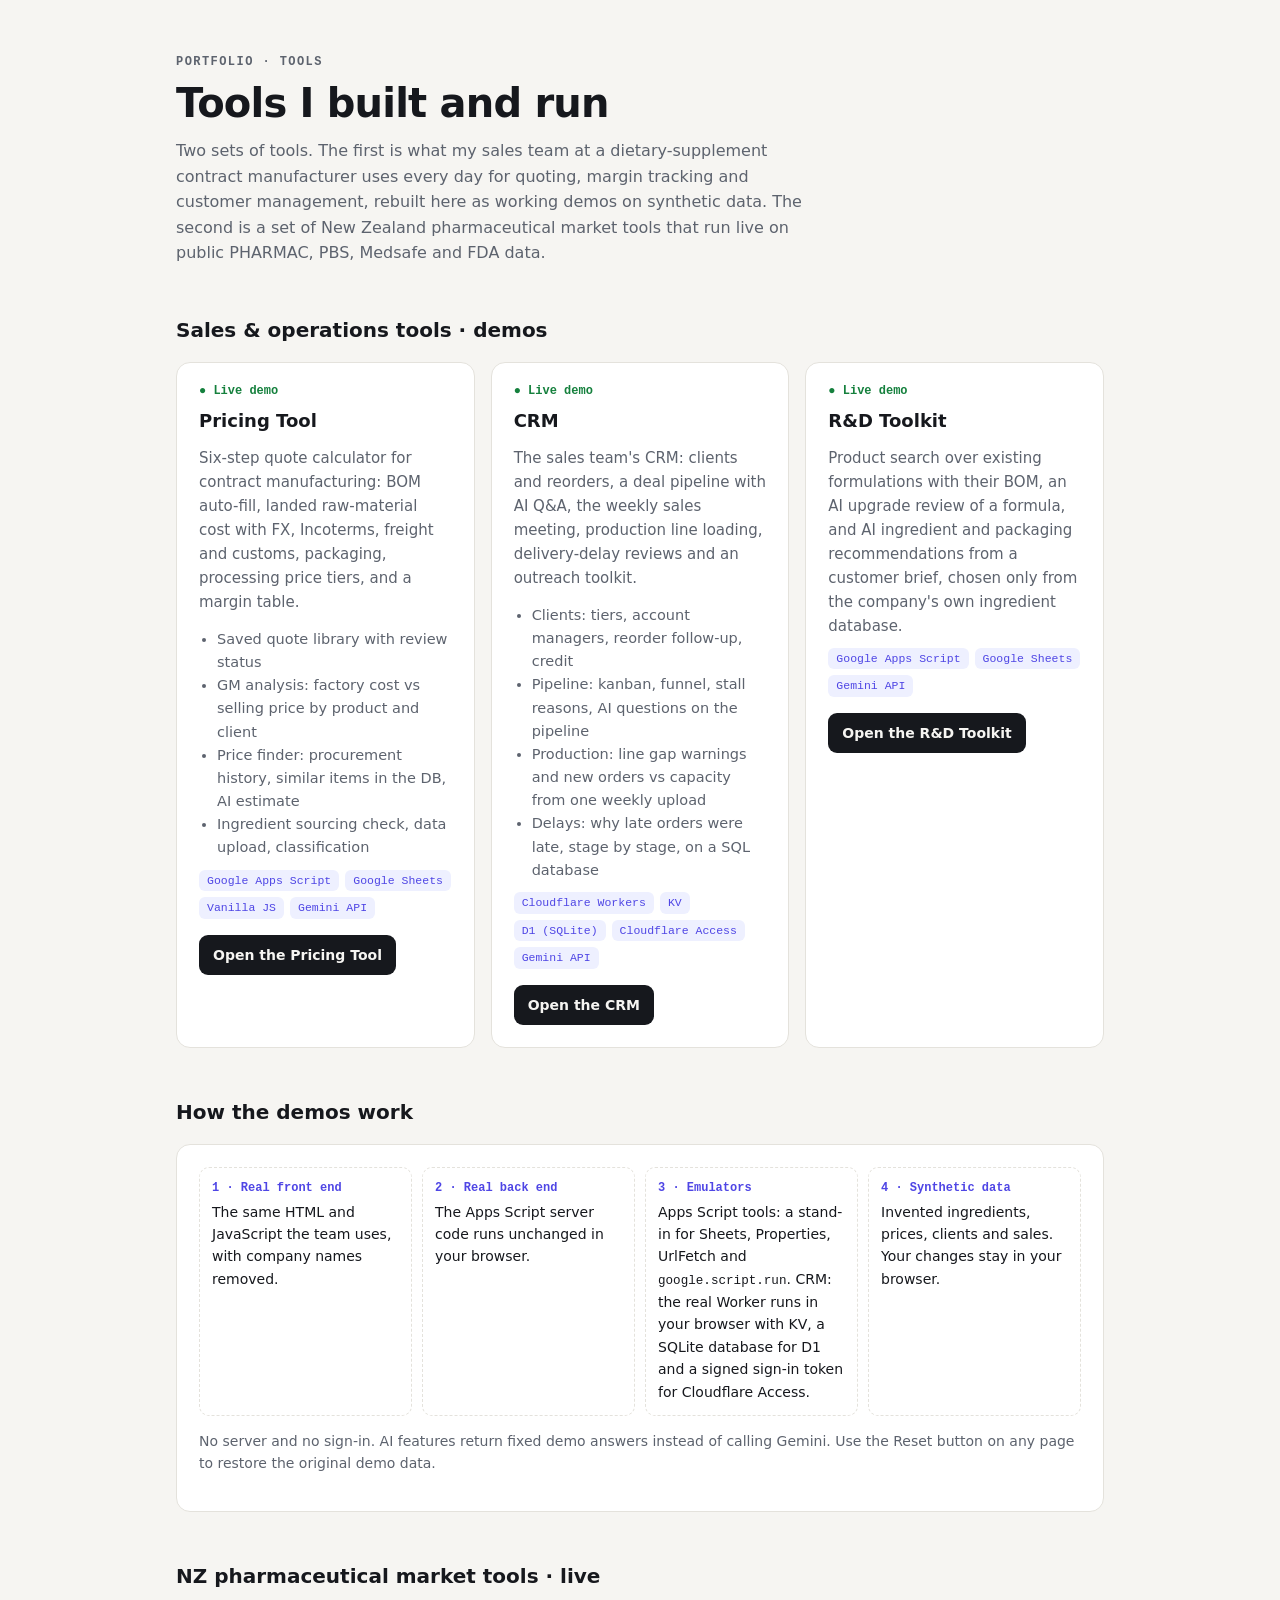
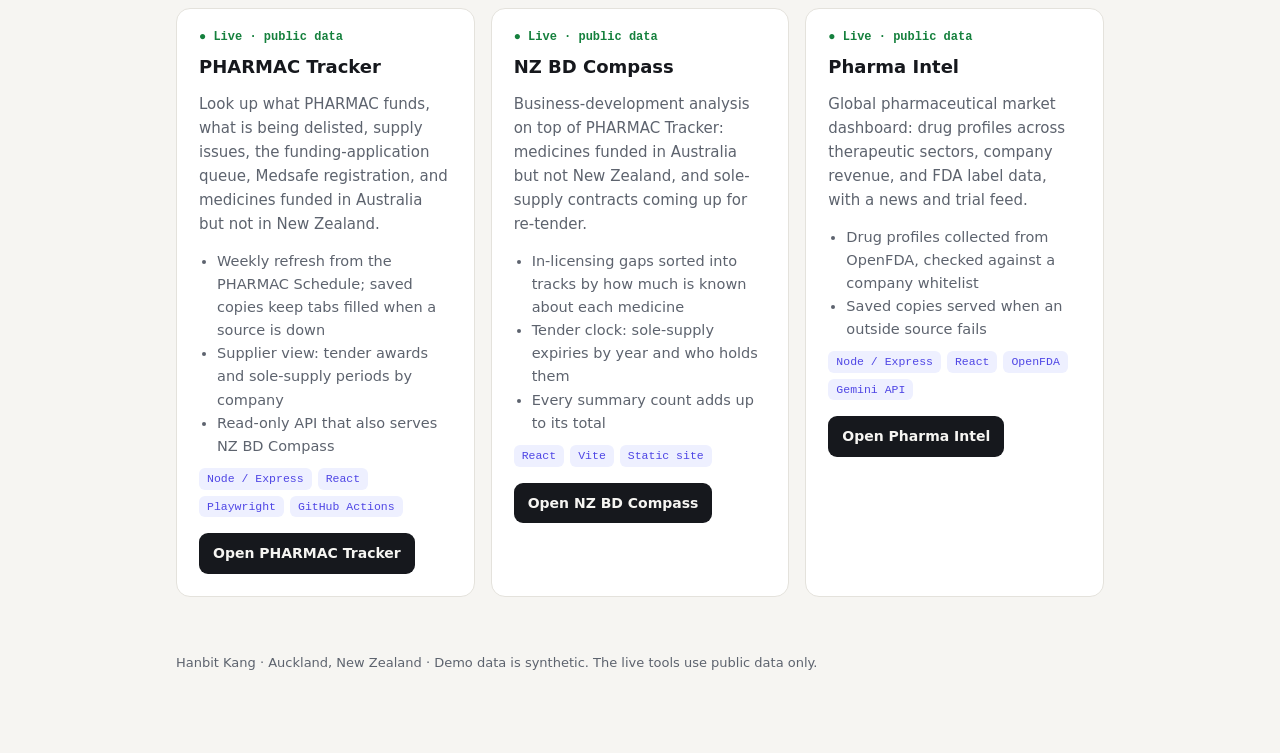
==== index.html @ deb1e1e8 "Tools portfolio: sales/ops demos on synthetic data + live NZ pharma tools Co-Authored-By: Claude Opu" ====
<!doctype html>
<html lang="en">
<head>
<meta charset="utf-8">
<meta name="viewport" content="width=device-width, initial-scale=1">
<title>Hanbit Kang · Tools</title>
<meta name="description" content="Sales and operations tools I built for a contract manufacturer (demos on synthetic data), and live New Zealand pharmaceutical market tools on public data.">
<style>
:root{--bg:#f6f5f2;--card:#fff;--ink:#16181d;--muted:#5d636e;--line:#e4e2dc;--accent:#4f46e5;--accent-soft:#eef0ff;--ok:#15803d;--mono:ui-monospace,"JetBrains Mono",SFMono-Regular,Menlo,monospace;--sans:system-ui,-apple-system,"Segoe UI",Roboto,sans-serif}
@media (prefers-color-scheme:dark){:root:not([data-theme="light"]){--bg:#121317;--card:#1b1d23;--ink:#eceef2;--muted:#9aa1ad;--line:#2b2e36;--accent:#8b85ff;--accent-soft:#25264a;--ok:#4ade80}}
:root[data-theme="dark"]{--bg:#121317;--card:#1b1d23;--ink:#eceef2;--muted:#9aa1ad;--line:#2b2e36;--accent:#8b85ff;--accent-soft:#25264a;--ok:#4ade80}
*{box-sizing:border-box}
body{margin:0;background:var(--bg);color:var(--ink);font:16px/1.6 var(--sans)}
main{max-width:960px;margin:0 auto;padding:56px 16px 80px}
.eyebrow{font:600 12px/1 var(--mono);letter-spacing:.12em;text-transform:uppercase;color:var(--muted)}
h1{font-size:clamp(28px,5vw,40px);line-height:1.15;margin:12px 0 12px;letter-spacing:-.02em}
.lede{color:var(--muted);max-width:640px;margin:0}
h2{font-size:20px;margin:48px 0 16px}
.grid{display:grid;grid-template-columns:repeat(auto-fit,minmax(280px,1fr));gap:16px}
.card{background:var(--card);border:1px solid var(--line);border-radius:14px;padding:22px;display:flex;flex-direction:column;gap:10px}
.card h3{margin:0;font-size:18px}
.card p{margin:0;color:var(--muted);font-size:15px}
.tags{display:flex;flex-wrap:wrap;gap:6px}
.tag{font:500 11.5px/1 var(--mono);padding:5px 8px;border-radius:6px;background:var(--accent-soft);color:var(--accent)}
.status{font:600 12px/1 var(--mono);color:var(--ok)}
.status.soon{color:var(--muted)}
.btn{align-self:flex-start;margin-top:6px;text-decoration:none;background:var(--ink);color:var(--bg);padding:9px 14px;border-radius:9px;font-weight:600;font-size:14px}
.btn[aria-disabled="true"]{background:var(--line);color:var(--muted);pointer-events:none}
ul.feat{margin:4px 0 0;padding-left:18px;color:var(--muted);font-size:14.5px}
.how{background:var(--card);border:1px solid var(--line);border-radius:14px;padding:22px;overflow-x:auto}
.flow{display:flex;align-items:stretch;gap:10px;flex-wrap:wrap}
.flow div{flex:1 1 150px;border:1px dashed var(--line);border-radius:10px;padding:12px;font-size:14px}
.flow b{display:block;font:600 12px/1.4 var(--mono);color:var(--accent);margin-bottom:4px}
.note{font-size:14px;color:var(--muted);margin-top:14px}
footer{margin-top:56px;font-size:13px;color:var(--muted)}
code{font-family:var(--mono);font-size:.9em}
</style>
</head>
<body>
<main>
  <div class="eyebrow">Portfolio · tools</div>
  <h1>Tools I built and run</h1>
  <p class="lede">Two sets of tools. The first is what my sales team at a dietary-supplement contract manufacturer uses every day for quoting, margin tracking and customer management, rebuilt here as working demos on synthetic data. The second is a set of New Zealand pharmaceutical market tools that run live on public PHARMAC, PBS, Medsafe and FDA data.</p>

  <h2>Sales &amp; operations tools · demos</h2>
  <div class="grid">
    <article class="card" id="pricing">
      <span class="status">● Live demo</span>
      <h3>Pricing Tool</h3>
      <p>Six-step quote calculator for contract manufacturing: BOM auto-fill, landed raw-material cost with FX, Incoterms, freight and customs, packaging, processing price tiers, and a margin table.</p>
      <ul class="feat">
        <li>Saved quote library with review status</li>
        <li>GM analysis: factory cost vs selling price by product and client</li>
        <li>Price finder: procurement history, similar items in the DB, AI estimate</li>
        <li>Ingredient sourcing check, data upload, classification</li>
      </ul>
      <div class="tags"><span class="tag">Google Apps Script</span><span class="tag">Google Sheets</span><span class="tag">Vanilla JS</span><span class="tag">Gemini API</span></div>
      <a class="btn" href="pricing/">Open the Pricing Tool</a>
    </article>
    <article class="card" id="crm">
      <span class="status">● Live demo</span>
      <h3>CRM</h3>
      <p>The sales team's CRM: clients and reorders, a deal pipeline with AI Q&amp;A, the weekly sales meeting, production line loading, delivery-delay reviews and an outreach toolkit.</p>
      <ul class="feat">
        <li>Clients: tiers, account managers, reorder follow-up, credit</li>
        <li>Pipeline: kanban, funnel, stall reasons, AI questions on the pipeline</li>
        <li>Production: line gap warnings and new orders vs capacity from one weekly upload</li>
        <li>Delays: why late orders were late, stage by stage, on a SQL database</li>
      </ul>
      <div class="tags"><span class="tag">Cloudflare Workers</span><span class="tag">KV</span><span class="tag">D1 (SQLite)</span><span class="tag">Cloudflare Access</span><span class="tag">Gemini API</span></div>
      <a class="btn" href="crm/">Open the CRM</a>
    </article>
    <article class="card" id="rd-toolkit">
      <span class="status">● Live demo</span>
      <h3>R&amp;D Toolkit</h3>
      <p>Product search over existing formulations with their BOM, an AI upgrade review of a formula, and AI ingredient and packaging recommendations from a customer brief, chosen only from the company's own ingredient database.</p>
      <div class="tags"><span class="tag">Google Apps Script</span><span class="tag">Google Sheets</span><span class="tag">Gemini API</span></div>
      <a class="btn" href="rd/">Open the R&amp;D Toolkit</a>
    </article>
  </div>

  <h2>How the demos work</h2>
  <div class="how">
    <div class="flow">
      <div><b>1 · Real front end</b>The same HTML and JavaScript the team uses, with company names removed.</div>
      <div><b>2 · Real back end</b>The Apps Script server code runs unchanged in your browser.</div>
      <div><b>3 · Emulators</b>Apps Script tools: a stand-in for Sheets, Properties, UrlFetch and <code>google.script.run</code>. CRM: the real Worker runs in your browser with KV, a SQLite database for D1 and a signed sign-in token for Cloudflare Access.</div>
      <div><b>4 · Synthetic data</b>Invented ingredients, prices, clients and sales. Your changes stay in your browser.</div>
    </div>
    <p class="note">No server and no sign-in. AI features return fixed demo answers instead of calling Gemini. Use the Reset button on any page to restore the original demo data.</p>
  </div>

  <h2>NZ pharmaceutical market tools · live</h2>
  <div class="grid">
    <article class="card" id="pharmac-tracker">
      <span class="status">● Live · public data</span>
      <h3>PHARMAC Tracker</h3>
      <p>Look up what PHARMAC funds, what is being delisted, supply issues, the funding-application queue, Medsafe registration, and medicines funded in Australia but not in New Zealand.</p>
      <ul class="feat">
        <li>Weekly refresh from the PHARMAC Schedule; saved copies keep tabs filled when a source is down</li>
        <li>Supplier view: tender awards and sole-supply periods by company</li>
        <li>Read-only API that also serves NZ BD Compass</li>
      </ul>
      <div class="tags"><span class="tag">Node / Express</span><span class="tag">React</span><span class="tag">Playwright</span><span class="tag">GitHub Actions</span></div>
      <a class="btn" href="https://pharmac-tracker.onrender.com" target="_blank" rel="noopener">Open PHARMAC Tracker</a>
    </article>
    <article class="card" id="nz-bd-compass">
      <span class="status">● Live · public data</span>
      <h3>NZ BD Compass</h3>
      <p>Business-development analysis on top of PHARMAC Tracker: medicines funded in Australia but not New Zealand, and sole-supply contracts coming up for re-tender.</p>
      <ul class="feat">
        <li>In-licensing gaps sorted into tracks by how much is known about each medicine</li>
        <li>Tender clock: sole-supply expiries by year and who holds them</li>
        <li>Every summary count adds up to its total</li>
      </ul>
      <div class="tags"><span class="tag">React</span><span class="tag">Vite</span><span class="tag">Static site</span></div>
      <a class="btn" href="https://nz-bd-compass.onrender.com" target="_blank" rel="noopener">Open NZ BD Compass</a>
    </article>
    <article class="card" id="pharma-intel">
      <span class="status">● Live · public data</span>
      <h3>Pharma Intel</h3>
      <p>Global pharmaceutical market dashboard: drug profiles across therapeutic sectors, company revenue, and FDA label data, with a news and trial feed.</p>
      <ul class="feat">
        <li>Drug profiles collected from OpenFDA, checked against a company whitelist</li>
        <li>Saved copies served when an outside source fails</li>
      </ul>
      <div class="tags"><span class="tag">Node / Express</span><span class="tag">React</span><span class="tag">OpenFDA</span><span class="tag">Gemini API</span></div>
      <a class="btn" href="https://pharma-intel.onrender.com" target="_blank" rel="noopener">Open Pharma Intel</a>
    </article>
  </div>

  <footer>Hanbit Kang · Auckland, New Zealand · Demo data is synthetic. The live tools use public data only.</footer>
</main>
</body>
</html>
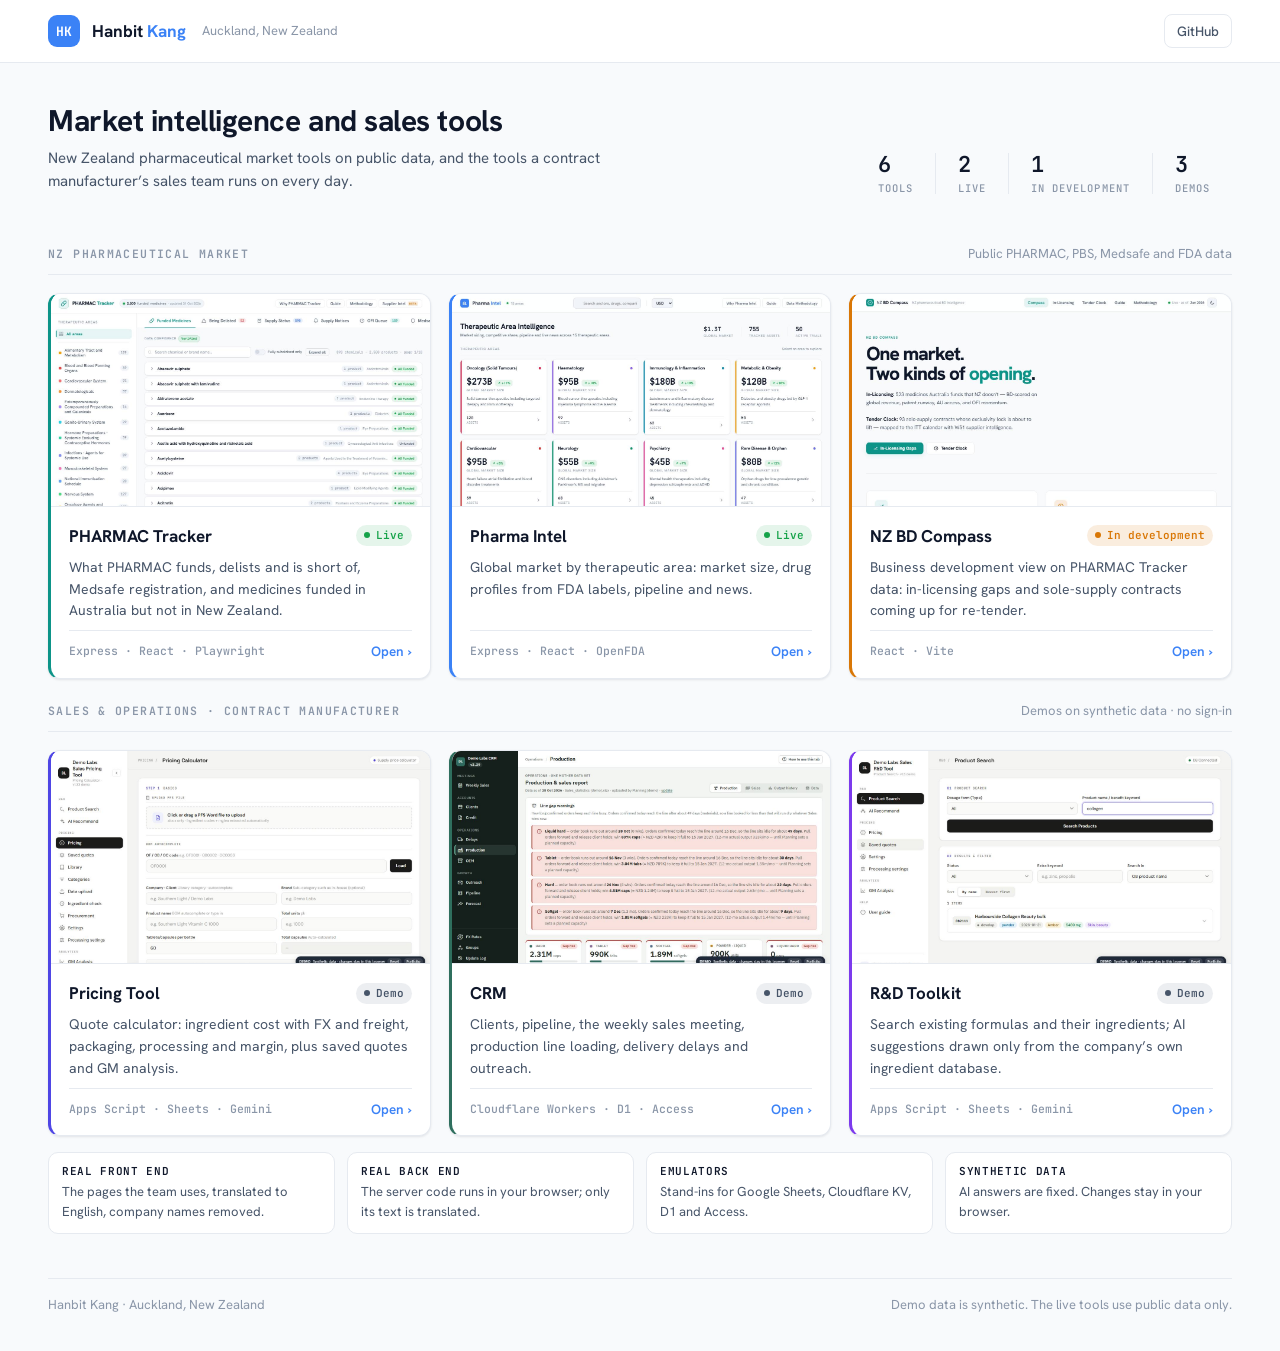
==== commit 7580e0d8: "Landing page in the Pharma Intel style, NZ tools first Screenshot cards for all six tools, NZ pharma" ====
--- a/index.html
+++ b/index.html
@@ -4,132 +4,181 @@
 <meta charset="utf-8">
 <meta name="viewport" content="width=device-width, initial-scale=1">
 <title>Hanbit Kang · Tools</title>
-<meta name="description" content="Sales and operations tools I built for a contract manufacturer (demos on synthetic data), and live New Zealand pharmaceutical market tools on public data.">
+<meta name="description" content="New Zealand pharmaceutical market tools running on public data, and the sales and operations tools I built for a contract manufacturer (demos on synthetic data).">
+<link rel="preconnect" href="https://fonts.googleapis.com">
+<link rel="preconnect" href="https://fonts.gstatic.com" crossorigin>
+<link href="https://fonts.googleapis.com/css2?family=Hanken+Grotesk:wght@400;500;600;700;800&family=JetBrains+Mono:wght@400;500;600&display=swap" rel="stylesheet">
 <style>
-:root{--bg:#f6f5f2;--card:#fff;--ink:#16181d;--muted:#5d636e;--line:#e4e2dc;--accent:#4f46e5;--accent-soft:#eef0ff;--ok:#15803d;--mono:ui-monospace,"JetBrains Mono",SFMono-Regular,Menlo,monospace;--sans:system-ui,-apple-system,"Segoe UI",Roboto,sans-serif}
-@media (prefers-color-scheme:dark){:root:not([data-theme="light"]){--bg:#121317;--card:#1b1d23;--ink:#eceef2;--muted:#9aa1ad;--line:#2b2e36;--accent:#8b85ff;--accent-soft:#25264a;--ok:#4ade80}}
-:root[data-theme="dark"]{--bg:#121317;--card:#1b1d23;--ink:#eceef2;--muted:#9aa1ad;--line:#2b2e36;--accent:#8b85ff;--accent-soft:#25264a;--ok:#4ade80}
+:root{
+  --bg:#f8fafc;--surface:#fff;--surface-2:#f1f5f9;--border:#e6eaf0;--border-strong:#d4dae3;
+  --text:#0f172a;--text-dim:#475569;--text-mute:#8a96a8;
+  --accent:#3b82f6;--green:#16a34a;--green-soft:rgba(22,163,74,.11);--amber:#d97706;--amber-soft:rgba(217,119,6,.13);
+  --gray-soft:rgba(100,116,139,.12);
+  --shadow:0 1px 2px rgba(15,23,42,.04),0 1px 3px rgba(15,23,42,.06);
+  --shadow-hover:0 4px 6px rgba(15,23,42,.05),0 10px 24px rgba(15,23,42,.10);
+  --radius:12px;--mono:'JetBrains Mono',ui-monospace,monospace;--sans:'Hanken Grotesk',system-ui,sans-serif;
+}
+@media (prefers-color-scheme:dark){:root{
+  --bg:#080b12;--surface:#111722;--surface-2:#0e141e;--border:#1e2937;--border-strong:#2a3849;
+  --text:#e8edf4;--text-dim:#98a6ba;--text-mute:#5f6e83;--accent:#60a5fa;--green:#34d399;--green-soft:rgba(52,211,153,.14);
+  --amber:#fbbf24;--amber-soft:rgba(251,191,36,.14);--gray-soft:rgba(148,163,184,.14);
+  --shadow:0 1px 2px rgba(0,0,0,.3);--shadow-hover:0 8px 24px rgba(0,0,0,.45);
+}}
 *{box-sizing:border-box}
-body{margin:0;background:var(--bg);color:var(--ink);font:16px/1.6 var(--sans)}
-main{max-width:960px;margin:0 auto;padding:56px 16px 80px}
-.eyebrow{font:600 12px/1 var(--mono);letter-spacing:.12em;text-transform:uppercase;color:var(--muted)}
-h1{font-size:clamp(28px,5vw,40px);line-height:1.15;margin:12px 0 12px;letter-spacing:-.02em}
-.lede{color:var(--muted);max-width:640px;margin:0}
-h2{font-size:20px;margin:48px 0 16px}
-.grid{display:grid;grid-template-columns:repeat(auto-fit,minmax(280px,1fr));gap:16px}
-.card{background:var(--card);border:1px solid var(--line);border-radius:14px;padding:22px;display:flex;flex-direction:column;gap:10px}
-.card h3{margin:0;font-size:18px}
-.card p{margin:0;color:var(--muted);font-size:15px}
-.tags{display:flex;flex-wrap:wrap;gap:6px}
-.tag{font:500 11.5px/1 var(--mono);padding:5px 8px;border-radius:6px;background:var(--accent-soft);color:var(--accent)}
-.status{font:600 12px/1 var(--mono);color:var(--ok)}
-.status.soon{color:var(--muted)}
-.btn{align-self:flex-start;margin-top:6px;text-decoration:none;background:var(--ink);color:var(--bg);padding:9px 14px;border-radius:9px;font-weight:600;font-size:14px}
-.btn[aria-disabled="true"]{background:var(--line);color:var(--muted);pointer-events:none}
-ul.feat{margin:4px 0 0;padding-left:18px;color:var(--muted);font-size:14.5px}
-.how{background:var(--card);border:1px solid var(--line);border-radius:14px;padding:22px;overflow-x:auto}
-.flow{display:flex;align-items:stretch;gap:10px;flex-wrap:wrap}
-.flow div{flex:1 1 150px;border:1px dashed var(--line);border-radius:10px;padding:12px;font-size:14px}
-.flow b{display:block;font:600 12px/1.4 var(--mono);color:var(--accent);margin-bottom:4px}
-.note{font-size:14px;color:var(--muted);margin-top:14px}
-footer{margin-top:56px;font-size:13px;color:var(--muted)}
-code{font-family:var(--mono);font-size:.9em}
+body{margin:0;background:var(--bg);color:var(--text);font:15px/1.55 var(--sans);-webkit-font-smoothing:antialiased}
+a{color:inherit}
+.wrap{max-width:1240px;margin:0 auto;padding:0 28px}
+
+header.top{background:var(--surface);border-bottom:1px solid var(--border)}
+header.top .wrap{display:flex;align-items:center;gap:12px;height:62px}
+.logo{width:32px;height:32px;border-radius:9px;background:var(--accent);color:#fff;display:grid;place-items:center;font:700 13px/1 var(--mono)}
+.brand{font-weight:700;font-size:17px}.brand b{color:var(--accent);font-weight:700}
+.brand-sub{color:var(--text-mute);font-size:13px;margin-left:4px}
+.top-links{margin-left:auto;display:flex;gap:8px}
+.top-links a{text-decoration:none;border:1px solid var(--border);border-radius:8px;padding:6px 12px;font-size:13.5px;font-weight:500;color:var(--text-dim);background:var(--surface)}
+.top-links a:hover{border-color:var(--border-strong);color:var(--text)}
+
+.hero{display:flex;align-items:flex-end;justify-content:space-between;gap:32px;padding:40px 0 28px;flex-wrap:wrap}
+.hero h1{font-size:30px;line-height:1.2;margin:0 0 8px;letter-spacing:-.015em;font-weight:700}
+.hero p{margin:0;color:var(--text-dim);max-width:640px}
+.stats{display:flex}
+.stat{padding:0 22px;border-left:1px solid var(--border);text-align:left}
+.stat:first-child{border-left:0;padding-left:0}
+.stat .n{font:600 22px/1.1 var(--mono)}
+.stat .l{font:500 10.5px/1 var(--mono);letter-spacing:.1em;text-transform:uppercase;color:var(--text-mute);margin-top:6px}
+
+.sec-head{display:flex;align-items:baseline;justify-content:space-between;gap:16px;border-bottom:1px solid var(--border);padding-bottom:10px;margin:22px 0 18px}
+.eyebrow{font:600 11.5px/1 var(--mono);letter-spacing:.12em;text-transform:uppercase;color:var(--text-mute)}
+.sec-note{font-size:13px;color:var(--text-mute)}
+
+.grid{display:grid;grid-template-columns:repeat(3,1fr);gap:18px}
+@media (max-width:980px){.grid{grid-template-columns:repeat(2,1fr)}}
+@media (max-width:640px){.grid{grid-template-columns:1fr}.stats{width:100%}.stat{padding:0 14px}}
+
+.card{display:flex;flex-direction:column;background:var(--surface);border:1px solid var(--border);border-left:3px solid var(--c);border-radius:var(--radius);
+  box-shadow:var(--shadow);text-decoration:none;overflow:hidden;transition:box-shadow .15s,transform .15s}
+.card:hover{box-shadow:var(--shadow-hover);transform:translateY(-2px)}
+.shot{aspect-ratio:16/9;background:var(--surface-2);border-bottom:1px solid var(--border);overflow:hidden}
+.shot img{width:100%;height:100%;object-fit:cover;object-position:top left;display:block}
+.body{padding:16px 18px 16px;display:flex;flex-direction:column;gap:8px;flex:1}
+.row{display:flex;align-items:center;justify-content:space-between;gap:10px}
+.card h3{margin:0;font-size:17px;font-weight:700}
+.pill{font:600 11px/1 var(--mono);padding:5px 8px;border-radius:999px;white-space:nowrap}
+.pill::before{content:"";display:inline-block;width:6px;height:6px;border-radius:50%;background:currentColor;margin-right:6px;vertical-align:1px}
+.live{color:var(--green);background:var(--green-soft)}
+.dev{color:var(--amber);background:var(--amber-soft)}
+.demo{color:var(--text-dim);background:var(--gray-soft)}
+.card p{margin:0;color:var(--text-dim);font-size:14px}
+.foot{display:flex;align-items:center;justify-content:space-between;gap:10px;margin-top:auto;padding-top:10px;border-top:1px solid var(--border)}
+.tags{font:500 11.5px/1.4 var(--mono);color:var(--text-mute)}
+.open{font-weight:600;font-size:13.5px;color:var(--accent);white-space:nowrap}
+
+.how{display:grid;grid-template-columns:repeat(4,1fr);gap:12px;margin-top:16px}
+@media (max-width:980px){.how{grid-template-columns:repeat(2,1fr)}}
+.how div{background:var(--surface);border:1px solid var(--border);border-radius:10px;padding:11px 13px;font-size:13px;color:var(--text-dim)}
+.how b{display:block;font:600 11px/1.4 var(--mono);letter-spacing:.06em;text-transform:uppercase;color:var(--text);margin-bottom:2px}
+
+footer{margin:44px 0 36px;padding-top:16px;border-top:1px solid var(--border);font-size:13px;color:var(--text-mute);display:flex;justify-content:space-between;gap:12px;flex-wrap:wrap}
 </style>
 </head>
 <body>
-<main>
-  <div class="eyebrow">Portfolio · tools</div>
-  <h1>Tools I built and run</h1>
-  <p class="lede">Two sets of tools. The first is what my sales team at a dietary-supplement contract manufacturer uses every day for quoting, margin tracking and customer management, rebuilt here as working demos on synthetic data. The second is a set of New Zealand pharmaceutical market tools that run live on public PHARMAC, PBS, Medsafe and FDA data.</p>
+<header class="top">
+  <div class="wrap">
+    <div class="logo">HK</div>
+    <div class="brand">Hanbit <b>Kang</b></div>
+    <span class="brand-sub">Auckland, New Zealand</span>
+    <nav class="top-links">
+      <a href="https://github.com/hanbitkang-dev" target="_blank" rel="noopener">GitHub</a>
+    </nav>
+  </div>
+</header>
 
-  <h2>Sales &amp; operations tools · demos</h2>
+<main class="wrap">
+  <section class="hero">
+    <div>
+      <h1>Market intelligence and sales tools</h1>
+      <p>New Zealand pharmaceutical market tools on public data, and the tools a contract manufacturer’s sales team runs on every day.</p>
+    </div>
+    <div class="stats" aria-label="Tool counts">
+      <div class="stat"><div class="n">6</div><div class="l">Tools</div></div>
+      <div class="stat"><div class="n">2</div><div class="l">Live</div></div>
+      <div class="stat"><div class="n">1</div><div class="l">In development</div></div>
+      <div class="stat"><div class="n">3</div><div class="l">Demos</div></div>
+    </div>
+  </section>
+
+  <div class="sec-head">
+    <span class="eyebrow">NZ pharmaceutical market</span>
+    <span class="sec-note">Public PHARMAC, PBS, Medsafe and FDA data</span>
+  </div>
   <div class="grid">
-    <article class="card" id="pricing">
-      <span class="status">● Live demo</span>
-      <h3>Pricing Tool</h3>
-      <p>Six-step quote calculator for contract manufacturing: BOM auto-fill, landed raw-material cost with FX, Incoterms, freight and customs, packaging, processing price tiers, and a margin table.</p>
-      <ul class="feat">
-        <li>Saved quote library with review status</li>
-        <li>GM analysis: factory cost vs selling price by product and client</li>
-        <li>Price finder: procurement history, similar items in the DB, AI estimate</li>
-        <li>Ingredient sourcing check, data upload, classification</li>
-      </ul>
-      <div class="tags"><span class="tag">Google Apps Script</span><span class="tag">Google Sheets</span><span class="tag">Vanilla JS</span><span class="tag">Gemini API</span></div>
-      <a class="btn" href="pricing/">Open the Pricing Tool</a>
-    </article>
-    <article class="card" id="crm">
-      <span class="status">● Live demo</span>
-      <h3>CRM</h3>
-      <p>The sales team's CRM: clients and reorders, a deal pipeline with AI Q&amp;A, the weekly sales meeting, production line loading, delivery-delay reviews and an outreach toolkit.</p>
-      <ul class="feat">
-        <li>Clients: tiers, account managers, reorder follow-up, credit</li>
-        <li>Pipeline: kanban, funnel, stall reasons, AI questions on the pipeline</li>
-        <li>Production: line gap warnings and new orders vs capacity from one weekly upload</li>
-        <li>Delays: why late orders were late, stage by stage, on a SQL database</li>
-      </ul>
-      <div class="tags"><span class="tag">Cloudflare Workers</span><span class="tag">KV</span><span class="tag">D1 (SQLite)</span><span class="tag">Cloudflare Access</span><span class="tag">Gemini API</span></div>
-      <a class="btn" href="crm/">Open the CRM</a>
-    </article>
-    <article class="card" id="rd-toolkit">
-      <span class="status">● Live demo</span>
-      <h3>R&amp;D Toolkit</h3>
-      <p>Product search over existing formulations with their BOM, an AI upgrade review of a formula, and AI ingredient and packaging recommendations from a customer brief, chosen only from the company's own ingredient database.</p>
-      <div class="tags"><span class="tag">Google Apps Script</span><span class="tag">Google Sheets</span><span class="tag">Gemini API</span></div>
-      <a class="btn" href="rd/">Open the R&amp;D Toolkit</a>
-    </article>
+    <a class="card" style="--c:#0d9488" href="https://pharmac-tracker.onrender.com" target="_blank" rel="noopener">
+      <div class="shot"><img src="assets/pharmac-tracker.jpg" alt="PHARMAC Tracker: funded medicines list" loading="lazy"></div>
+      <div class="body">
+        <div class="row"><h3>PHARMAC Tracker</h3><span class="pill live">Live</span></div>
+        <p>What PHARMAC funds, delists and is short of, Medsafe registration, and medicines funded in Australia but not in New Zealand.</p>
+        <div class="foot"><span class="tags">Express · React · Playwright</span><span class="open">Open ›</span></div>
+      </div>
+    </a>
+    <a class="card" style="--c:#3b82f6" href="https://pharma-intel.onrender.com" target="_blank" rel="noopener">
+      <div class="shot"><img src="assets/pharma-intel.jpg" alt="Pharma Intel: therapeutic area overview" loading="lazy"></div>
+      <div class="body">
+        <div class="row"><h3>Pharma Intel</h3><span class="pill live">Live</span></div>
+        <p>Global market by therapeutic area: market size, drug profiles from FDA labels, pipeline and news.</p>
+        <div class="foot"><span class="tags">Express · React · OpenFDA</span><span class="open">Open ›</span></div>
+      </div>
+    </a>
+    <a class="card" style="--c:#d97706" href="https://nz-bd-compass.onrender.com" target="_blank" rel="noopener">
+      <div class="shot"><img src="assets/nz-bd-compass.jpg" alt="NZ BD Compass: home screen" loading="lazy"></div>
+      <div class="body">
+        <div class="row"><h3>NZ BD Compass</h3><span class="pill dev">In development</span></div>
+        <p>Business development view on PHARMAC Tracker data: in-licensing gaps and sole-supply contracts coming up for re-tender.</p>
+        <div class="foot"><span class="tags">React · Vite</span><span class="open">Open ›</span></div>
+      </div>
+    </a>
   </div>
 
-  <h2>How the demos work</h2>
+  <div class="sec-head">
+    <span class="eyebrow">Sales &amp; operations · contract manufacturer</span>
+    <span class="sec-note">Demos on synthetic data · no sign-in</span>
+  </div>
+  <div class="grid">
+    <a class="card" style="--c:#4f46e5" href="pricing/">
+      <div class="shot"><img src="assets/pricing.jpg" alt="Pricing Tool: quote calculator" loading="lazy"></div>
+      <div class="body">
+        <div class="row"><h3>Pricing Tool</h3><span class="pill demo">Demo</span></div>
+        <p>Quote calculator: ingredient cost with FX and freight, packaging, processing and margin, plus saved quotes and GM analysis.</p>
+        <div class="foot"><span class="tags">Apps Script · Sheets · Gemini</span><span class="open">Open ›</span></div>
+      </div>
+    </a>
+    <a class="card" style="--c:#2f6f5e" href="crm/">
+      <div class="shot"><img src="assets/crm-production.jpg" alt="CRM: production line gap warnings" loading="lazy"></div>
+      <div class="body">
+        <div class="row"><h3>CRM</h3><span class="pill demo">Demo</span></div>
+        <p>Clients, pipeline, the weekly sales meeting, production line loading, delivery delays and outreach.</p>
+        <div class="foot"><span class="tags">Cloudflare Workers · D1 · Access</span><span class="open">Open ›</span></div>
+      </div>
+    </a>
+    <a class="card" style="--c:#7c3aed" href="rd/">
+      <div class="shot"><img src="assets/rd.jpg" alt="R&amp;D Toolkit: product search" loading="lazy"></div>
+      <div class="body">
+        <div class="row"><h3>R&amp;D Toolkit</h3><span class="pill demo">Demo</span></div>
+        <p>Search existing formulas and their ingredients; AI suggestions drawn only from the company’s own ingredient database.</p>
+        <div class="foot"><span class="tags">Apps Script · Sheets · Gemini</span><span class="open">Open ›</span></div>
+      </div>
+    </a>
+  </div>
   <div class="how">
-    <div class="flow">
-      <div><b>1 · Real front end</b>The same HTML and JavaScript the team uses, with company names removed.</div>
-      <div><b>2 · Real back end</b>The Apps Script server code runs unchanged in your browser.</div>
-      <div><b>3 · Emulators</b>Apps Script tools: a stand-in for Sheets, Properties, UrlFetch and <code>google.script.run</code>. CRM: the real Worker runs in your browser with KV, a SQLite database for D1 and a signed sign-in token for Cloudflare Access.</div>
-      <div><b>4 · Synthetic data</b>Invented ingredients, prices, clients and sales. Your changes stay in your browser.</div>
-    </div>
-    <p class="note">No server and no sign-in. AI features return fixed demo answers instead of calling Gemini. Use the Reset button on any page to restore the original demo data.</p>
+    <div><b>Real front end</b>The pages the team uses, translated to English, company names removed.</div>
+    <div><b>Real back end</b>The server code runs in your browser; only its text is translated.</div>
+    <div><b>Emulators</b>Stand-ins for Google Sheets, Cloudflare KV, D1 and Access.</div>
+    <div><b>Synthetic data</b>AI answers are fixed. Changes stay in your browser.</div>
   </div>
 
-  <h2>NZ pharmaceutical market tools · live</h2>
-  <div class="grid">
-    <article class="card" id="pharmac-tracker">
-      <span class="status">● Live · public data</span>
-      <h3>PHARMAC Tracker</h3>
-      <p>Look up what PHARMAC funds, what is being delisted, supply issues, the funding-application queue, Medsafe registration, and medicines funded in Australia but not in New Zealand.</p>
-      <ul class="feat">
-        <li>Weekly refresh from the PHARMAC Schedule; saved copies keep tabs filled when a source is down</li>
-        <li>Supplier view: tender awards and sole-supply periods by company</li>
-        <li>Read-only API that also serves NZ BD Compass</li>
-      </ul>
-      <div class="tags"><span class="tag">Node / Express</span><span class="tag">React</span><span class="tag">Playwright</span><span class="tag">GitHub Actions</span></div>
-      <a class="btn" href="https://pharmac-tracker.onrender.com" target="_blank" rel="noopener">Open PHARMAC Tracker</a>
-    </article>
-    <article class="card" id="nz-bd-compass">
-      <span class="status">● Live · public data</span>
-      <h3>NZ BD Compass</h3>
-      <p>Business-development analysis on top of PHARMAC Tracker: medicines funded in Australia but not New Zealand, and sole-supply contracts coming up for re-tender.</p>
-      <ul class="feat">
-        <li>In-licensing gaps sorted into tracks by how much is known about each medicine</li>
-        <li>Tender clock: sole-supply expiries by year and who holds them</li>
-        <li>Every summary count adds up to its total</li>
-      </ul>
-      <div class="tags"><span class="tag">React</span><span class="tag">Vite</span><span class="tag">Static site</span></div>
-      <a class="btn" href="https://nz-bd-compass.onrender.com" target="_blank" rel="noopener">Open NZ BD Compass</a>
-    </article>
-    <article class="card" id="pharma-intel">
-      <span class="status">● Live · public data</span>
-      <h3>Pharma Intel</h3>
-      <p>Global pharmaceutical market dashboard: drug profiles across therapeutic sectors, company revenue, and FDA label data, with a news and trial feed.</p>
-      <ul class="feat">
-        <li>Drug profiles collected from OpenFDA, checked against a company whitelist</li>
-        <li>Saved copies served when an outside source fails</li>
-      </ul>
-      <div class="tags"><span class="tag">Node / Express</span><span class="tag">React</span><span class="tag">OpenFDA</span><span class="tag">Gemini API</span></div>
-      <a class="btn" href="https://pharma-intel.onrender.com" target="_blank" rel="noopener">Open Pharma Intel</a>
-    </article>
-  </div>
-
-  <footer>Hanbit Kang · Auckland, New Zealand · Demo data is synthetic. The live tools use public data only.</footer>
+  <footer>
+    <span>Hanbit Kang · Auckland, New Zealand</span>
+    <span>Demo data is synthetic. The live tools use public data only.</span>
+  </footer>
 </main>
 </body>
 </html>
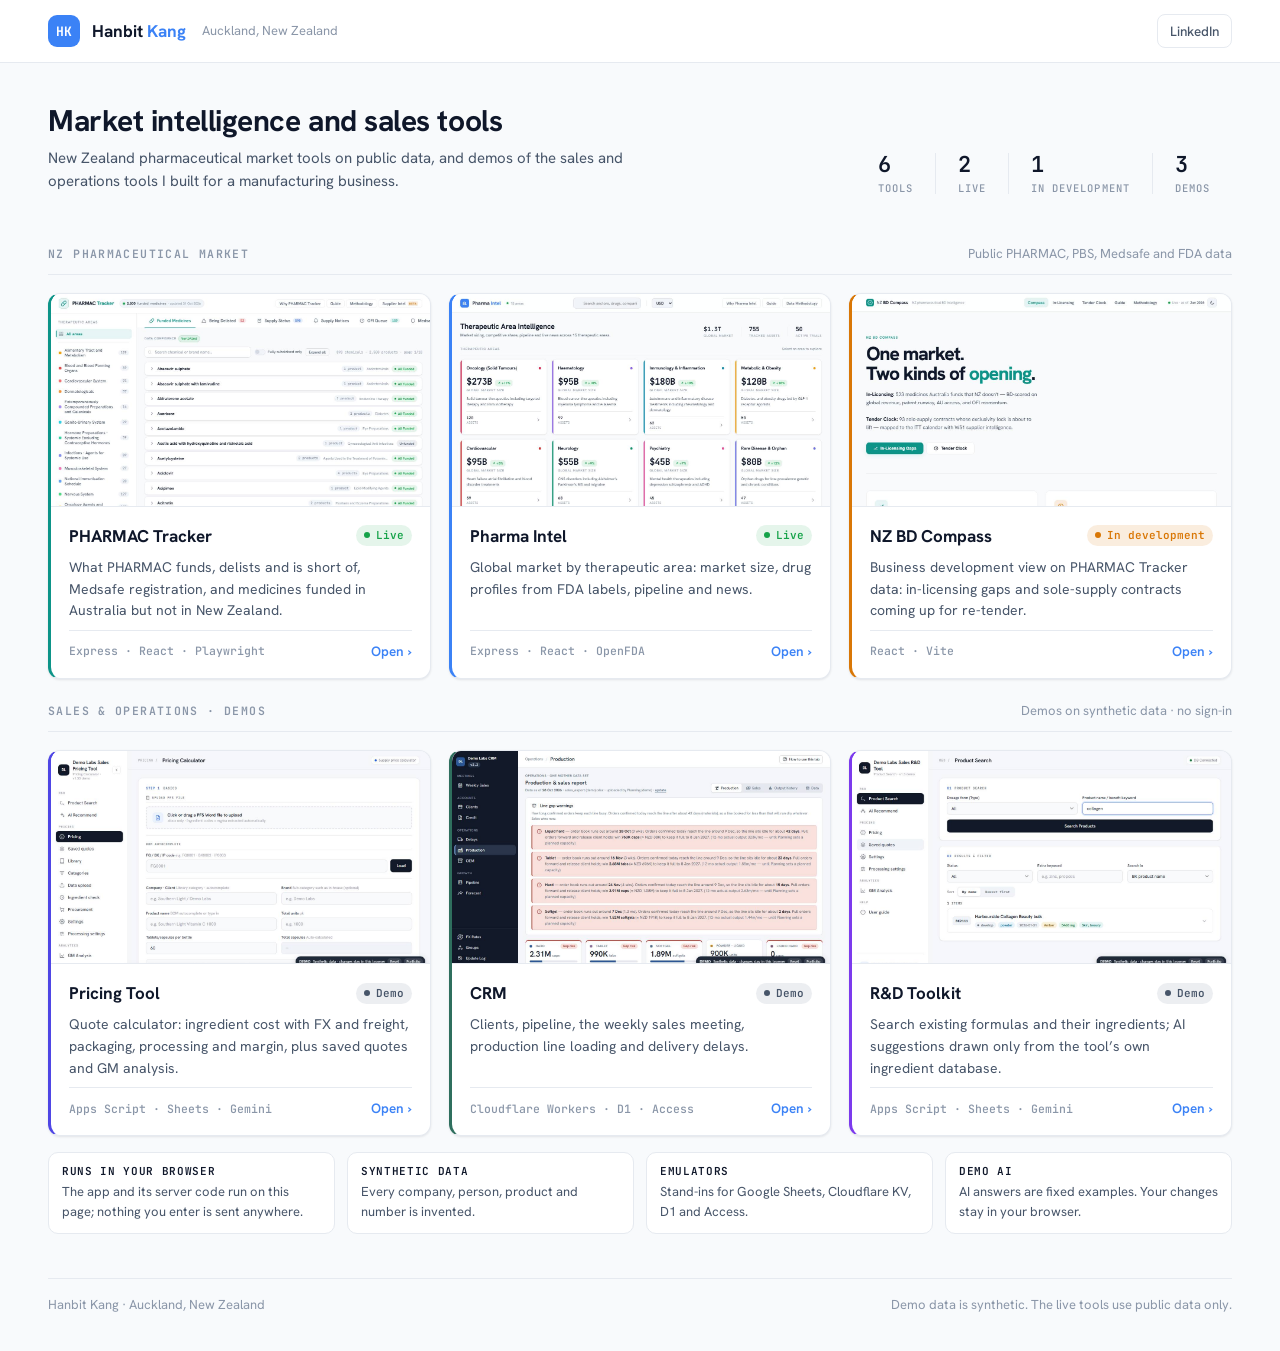
==== commit a23efc44: "Remove company-specific content from the demos; new look; LinkedIn link Co-Authored-By: Claude Opus " ====
--- a/index.html
+++ b/index.html
@@ -4,7 +4,7 @@
 <meta charset="utf-8">
 <meta name="viewport" content="width=device-width, initial-scale=1">
 <title>Hanbit Kang · Tools</title>
-<meta name="description" content="New Zealand pharmaceutical market tools running on public data, and the sales and operations tools I built for a contract manufacturer (demos on synthetic data).">
+<meta name="description" content="New Zealand pharmaceutical market tools running on public data, and demos of sales and operations tools I built (synthetic data).">
 <link rel="preconnect" href="https://fonts.googleapis.com">
 <link rel="preconnect" href="https://fonts.gstatic.com" crossorigin>
 <link href="https://fonts.googleapis.com/css2?family=Hanken+Grotesk:wght@400;500;600;700;800&family=JetBrains+Mono:wght@400;500;600&display=swap" rel="stylesheet">
@@ -88,7 +88,7 @@
     <div class="brand">Hanbit <b>Kang</b></div>
     <span class="brand-sub">Auckland, New Zealand</span>
     <nav class="top-links">
-      <a href="https://github.com/hanbitkang-dev" target="_blank" rel="noopener">GitHub</a>
+      <a href="https://www.linkedin.com/in/hanbit-kang" target="_blank" rel="noopener">LinkedIn</a>
     </nav>
   </div>
 </header>
@@ -97,7 +97,7 @@
   <section class="hero">
     <div>
       <h1>Market intelligence and sales tools</h1>
-      <p>New Zealand pharmaceutical market tools on public data, and the tools a contract manufacturer’s sales team runs on every day.</p>
+      <p>New Zealand pharmaceutical market tools on public data, and demos of the sales and operations tools I built for a manufacturing business.</p>
     </div>
     <div class="stats" aria-label="Tool counts">
       <div class="stat"><div class="n">6</div><div class="l">Tools</div></div>
@@ -139,7 +139,7 @@
   </div>
 
   <div class="sec-head">
-    <span class="eyebrow">Sales &amp; operations · contract manufacturer</span>
+    <span class="eyebrow">Sales &amp; operations · demos</span>
     <span class="sec-note">Demos on synthetic data · no sign-in</span>
   </div>
   <div class="grid">
@@ -155,7 +155,7 @@
       <div class="shot"><img src="assets/crm-production.jpg" alt="CRM: production line gap warnings" loading="lazy"></div>
       <div class="body">
         <div class="row"><h3>CRM</h3><span class="pill demo">Demo</span></div>
-        <p>Clients, pipeline, the weekly sales meeting, production line loading, delivery delays and outreach.</p>
+        <p>Clients, pipeline, the weekly sales meeting, production line loading and delivery delays.</p>
         <div class="foot"><span class="tags">Cloudflare Workers · D1 · Access</span><span class="open">Open ›</span></div>
       </div>
     </a>
@@ -163,16 +163,16 @@
       <div class="shot"><img src="assets/rd.jpg" alt="R&amp;D Toolkit: product search" loading="lazy"></div>
       <div class="body">
         <div class="row"><h3>R&amp;D Toolkit</h3><span class="pill demo">Demo</span></div>
-        <p>Search existing formulas and their ingredients; AI suggestions drawn only from the company’s own ingredient database.</p>
+        <p>Search existing formulas and their ingredients; AI suggestions drawn only from the tool’s own ingredient database.</p>
         <div class="foot"><span class="tags">Apps Script · Sheets · Gemini</span><span class="open">Open ›</span></div>
       </div>
     </a>
   </div>
   <div class="how">
-    <div><b>Real front end</b>The pages the team uses, translated to English, company names removed.</div>
-    <div><b>Real back end</b>The server code runs in your browser; only its text is translated.</div>
+    <div><b>Runs in your browser</b>The app and its server code run on this page; nothing you enter is sent anywhere.</div>
+    <div><b>Synthetic data</b>Every company, person, product and number is invented.</div>
     <div><b>Emulators</b>Stand-ins for Google Sheets, Cloudflare KV, D1 and Access.</div>
-    <div><b>Synthetic data</b>AI answers are fixed. Changes stay in your browser.</div>
+    <div><b>Demo AI</b>AI answers are fixed examples. Your changes stay in your browser.</div>
   </div>
 
   <footer>
